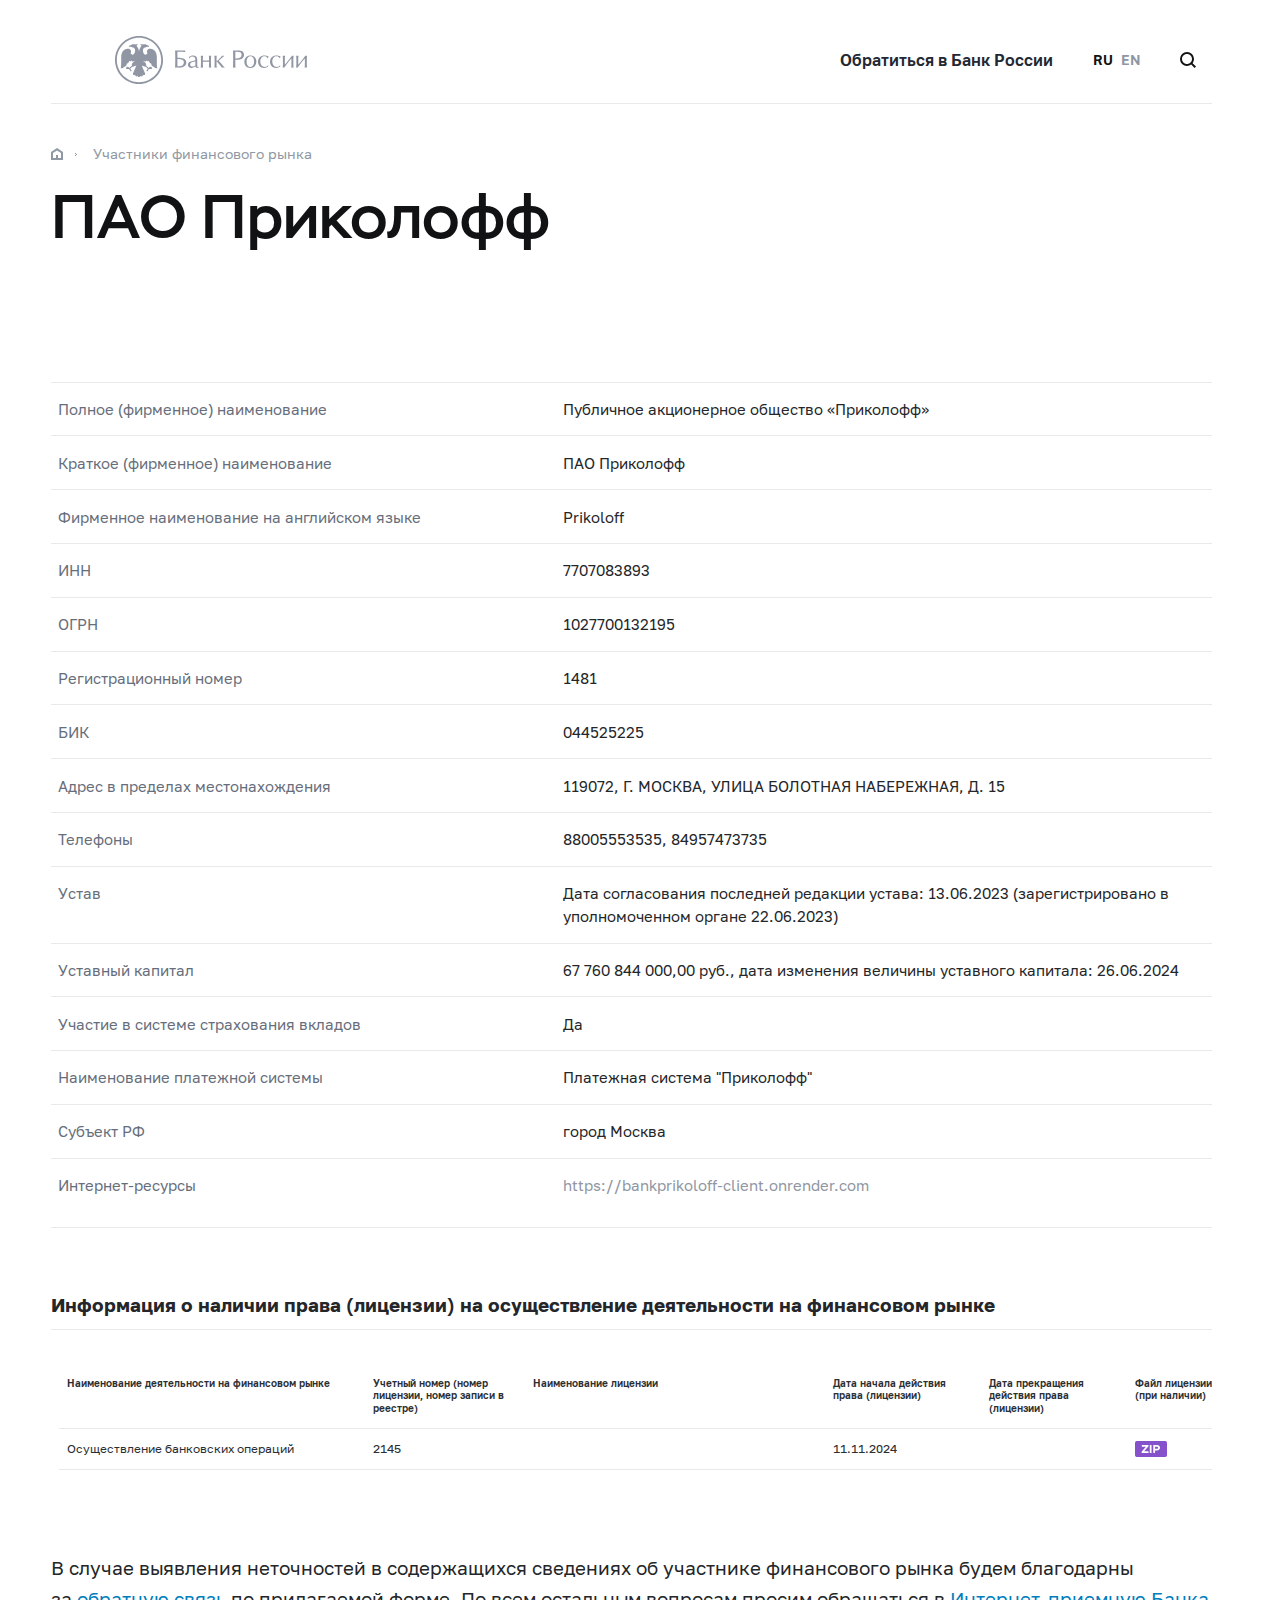
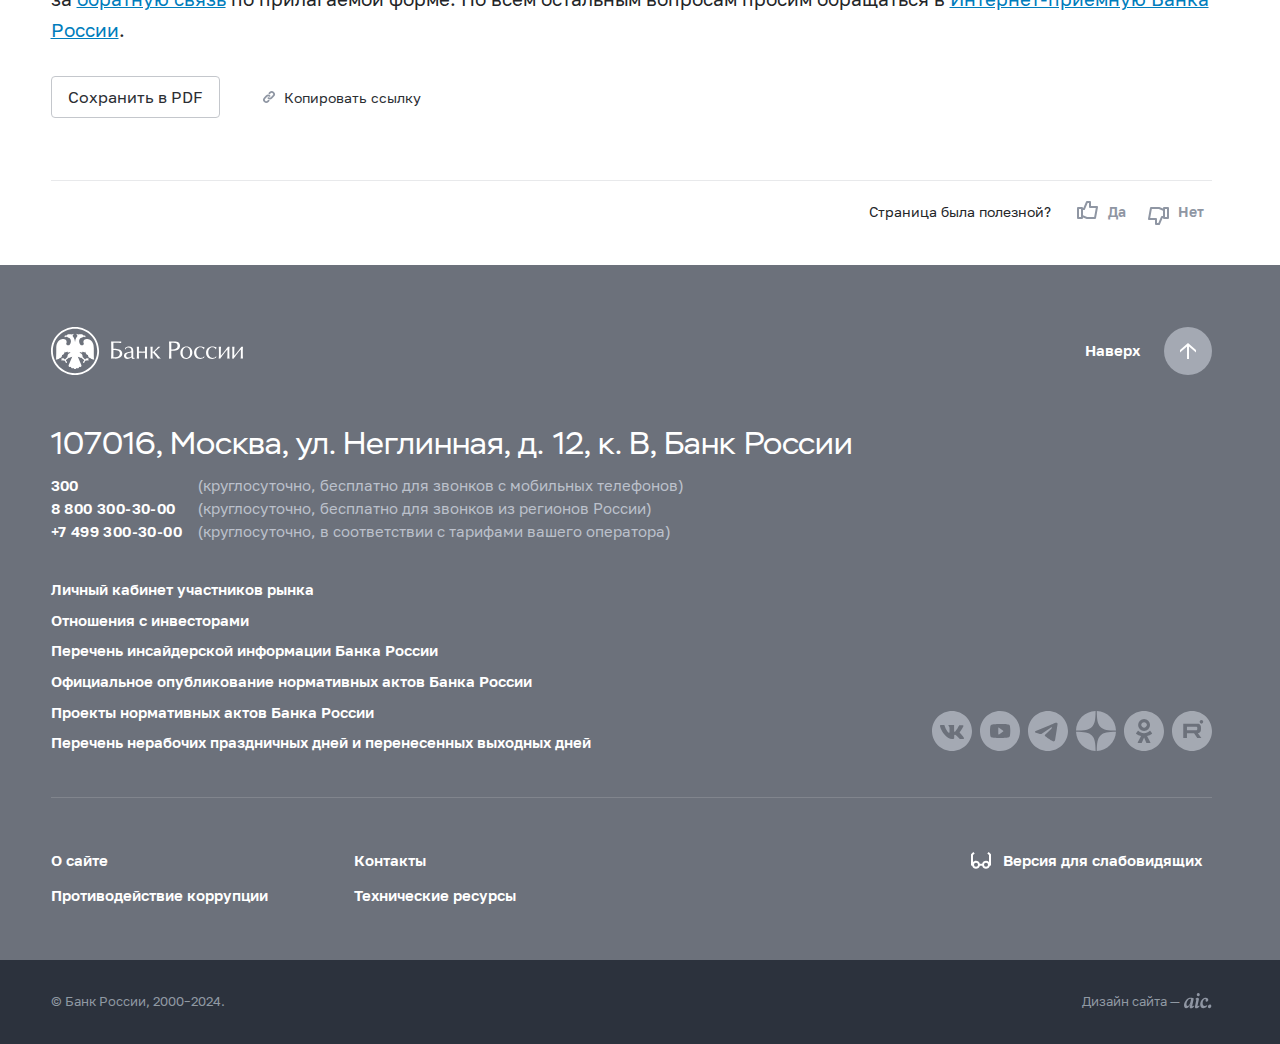
==== BlazorClient/wwwroot/cbr.html @ 14ee335a "Create cbr.html" ====
﻿<!DOCTYPE html><html style="--scrollbar-width: 17px;" data-lt-installed="true"><head>
<link rel="icon" data-savepage-href="https://www.cbr.ru/favicon.ico" href="[data-uri]">
    

<meta http-equiv="Content-Type" content="text/html; charset=UTF-8">
<meta http-equiv="X-UA-Compatible" content="IE=edge,chrome=1">
<meta name="viewport" content="width=device-width, initial-scale=1, shrink-to-fit=no">
<meta name="format-detection" content="telephone=no">
<meta name="zoom:lang" content="ru">
<title>ПАО Приколофф | Банк России</title>



    <meta property="og:image" content="/common/images/share-1.jpg">

    


            <style data-tippy-stylesheet="">.tippy-box[data-animation=fade][data-state=hidden]{opacity:0}[data-tippy-root]{max-width:calc(100vw - 10px)}.tippy-box{position:relative;background-color:#333;color:#fff;border-radius:4px;font-size:14px;line-height:1.4;white-space:normal;outline:0;transition-property:transform,visibility,opacity}.tippy-box[data-placement^=top]>.tippy-arrow{bottom:0}.tippy-box[data-placement^=top]>.tippy-arrow:before{bottom:-7px;left:0;border-width:8px 8px 0;border-top-color:initial;transform-origin:center top}.tippy-box[data-placement^=bottom]>.tippy-arrow{top:0}.tippy-box[data-placement^=bottom]>.tippy-arrow:before{top:-7px;left:0;border-width:0 8px 8px;border-bottom-color:initial;transform-origin:center bottom}.tippy-box[data-placement^=left]>.tippy-arrow{right:0}.tippy-box[data-placement^=left]>.tippy-arrow:before{border-width:8px 0 8px 8px;border-left-color:initial;right:-7px;transform-origin:center left}.tippy-box[data-placement^=right]>.tippy-arrow{left:0}.tippy-box[data-placement^=right]>.tippy-arrow:before{left:-7px;border-width:8px 8px 8px 0;border-right-color:initial;transform-origin:center right}.tippy-box[data-inertia][data-state=visible]{transition-timing-function:cubic-bezier(.54,1.5,.38,1.11)}.tippy-arrow{width:16px;height:16px;color:#333}.tippy-arrow:before{content:"";position:absolute;border-color:transparent;border-style:solid}.tippy-content{position:relative;padding:5px 9px;z-index:1}</style><style data-savepage-href="/common/libs/jquery-ui/jquery-ui.min.css?v=v478607061" type="text/css" media="all">/*! jQuery UI - v1.12.1 - 2016-09-14
* http://jqueryui.com
* Includes: core.css, accordion.css, autocomplete.css, menu.css, button.css, controlgroup.css, checkboxradio.css, datepicker.css, dialog.css, draggable.css, resizable.css, progressbar.css, selectable.css, selectmenu.css, slider.css, sortable.css, spinner.css, tabs.css, tooltip.css, theme.css
* To view and modify this theme, visit http://jqueryui.com/themeroller/?bgShadowXPos=&bgOverlayXPos=&bgErrorXPos=&bgHighlightXPos=&bgContentXPos=&bgHeaderXPos=&bgActiveXPos=&bgHoverXPos=&bgDefaultXPos=&bgShadowYPos=&bgOverlayYPos=&bgErrorYPos=&bgHighlightYPos=&bgContentYPos=&bgHeaderYPos=&bgActiveYPos=&bgHoverYPos=&bgDefaultYPos=&bgShadowRepeat=&bgOverlayRepeat=&bgErrorRepeat=&bgHighlightRepeat=&bgContentRepeat=&bgHeaderRepeat=&bgActiveRepeat=&bgHoverRepeat=&bgDefaultRepeat=&iconsHover=url(%22images%2Fui-icons_555555_256x240.png%22)&iconsHighlight=url(%22images%2Fui-icons_777620_256x240.png%22)&iconsHeader=url(%22images%2Fui-icons_444444_256x240.png%22)&iconsError=url(%22images%2Fui-icons_cc0000_256x240.png%22)&iconsDefault=url(%22images%2Fui-icons_777777_256x240.png%22)&iconsContent=url(%22images%2Fui-icons_444444_256x240.png%22)&iconsActive=url(%22images%2Fui-icons_ffffff_256x240.png%22)&bgImgUrlShadow=&bgImgUrlOverlay=&bgImgUrlHover=&bgImgUrlHighlight=&bgImgUrlHeader=&bgImgUrlError=&bgImgUrlDefault=&bgImgUrlContent=&bgImgUrlActive=&opacityFilterShadow=Alpha(Opacity%3D30)&opacityFilterOverlay=Alpha(Opacity%3D30)&opacityShadowPerc=30&opacityOverlayPerc=30&iconColorHover=%23555555&iconColorHighlight=%23777620&iconColorHeader=%23444444&iconColorError=%23cc0000&iconColorDefault=%23777777&iconColorContent=%23444444&iconColorActive=%23ffffff&bgImgOpacityShadow=0&bgImgOpacityOverlay=0&bgImgOpacityError=95&bgImgOpacityHighlight=55&bgImgOpacityContent=75&bgImgOpacityHeader=75&bgImgOpacityActive=65&bgImgOpacityHover=75&bgImgOpacityDefault=75&bgTextureShadow=flat&bgTextureOverlay=flat&bgTextureError=flat&bgTextureHighlight=flat&bgTextureContent=flat&bgTextureHeader=flat&bgTextureActive=flat&bgTextureHover=flat&bgTextureDefault=flat&cornerRadius=3px&fwDefault=normal&ffDefault=Arial%2CHelvetica%2Csans-serif&fsDefault=1em&cornerRadiusShadow=8px&thicknessShadow=5px&offsetLeftShadow=0px&offsetTopShadow=0px&opacityShadow=.3&bgColorShadow=%23666666&opacityOverlay=.3&bgColorOverlay=%23aaaaaa&fcError=%235f3f3f&borderColorError=%23f1a899&bgColorError=%23fddfdf&fcHighlight=%23777620&borderColorHighlight=%23dad55e&bgColorHighlight=%23fffa90&fcContent=%23333333&borderColorContent=%23dddddd&bgColorContent=%23ffffff&fcHeader=%23333333&borderColorHeader=%23dddddd&bgColorHeader=%23e9e9e9&fcActive=%23ffffff&borderColorActive=%23003eff&bgColorActive=%23007fff&fcHover=%232b2b2b&borderColorHover=%23cccccc&bgColorHover=%23ededed&fcDefault=%23454545&borderColorDefault=%23c5c5c5&bgColorDefault=%23f6f6f6
* Copyright jQuery Foundation and other contributors; Licensed MIT */

.ui-helper-hidden{display:none}.ui-helper-hidden-accessible{border:0;clip:rect(0 0 0 0);height:1px;margin:-1px;overflow:hidden;padding:0;position:absolute;width:1px}.ui-helper-reset{margin:0;padding:0;border:0;outline:0;line-height:1.3;text-decoration:none;font-size:100%;list-style:none}.ui-helper-clearfix:before,.ui-helper-clearfix:after{content:"";display:table;border-collapse:collapse}.ui-helper-clearfix:after{clear:both}.ui-helper-zfix{width:100%;height:100%;top:0;left:0;position:absolute;opacity:0;filter:Alpha(Opacity=0)}.ui-front{z-index:100}.ui-state-disabled{cursor:default!important;pointer-events:none}.ui-icon{display:inline-block;vertical-align:middle;margin-top:-.25em;position:relative;text-indent:-99999px;overflow:hidden;background-repeat:no-repeat}.ui-widget-icon-block{left:50%;margin-left:-8px;display:block}.ui-widget-overlay{position:fixed;top:0;left:0;width:100%;height:100%}.ui-accordion .ui-accordion-header{display:block;cursor:pointer;position:relative;margin:2px 0 0 0;padding:.5em .5em .5em .7em;font-size:100%}.ui-accordion .ui-accordion-content{padding:1em 2.2em;border-top:0;overflow:auto}.ui-autocomplete{position:absolute;top:0;left:0;cursor:default}.ui-menu{list-style:none;padding:0;margin:0;display:block;outline:0}.ui-menu .ui-menu{position:absolute}.ui-menu .ui-menu-item{margin:0;cursor:pointer;list-style-image:url("[data-uri]")}.ui-menu .ui-menu-item-wrapper{position:relative;padding:3px 1em 3px .4em}.ui-menu .ui-menu-divider{margin:5px 0;height:0;font-size:0;line-height:0;border-width:1px 0 0 0}.ui-menu .ui-state-focus,.ui-menu .ui-state-active{margin:-1px}.ui-menu-icons{position:relative}.ui-menu-icons .ui-menu-item-wrapper{padding-left:2em}.ui-menu .ui-icon{position:absolute;top:0;bottom:0;left:.2em;margin:auto 0}.ui-menu .ui-menu-icon{left:auto;right:0}.ui-button{padding:.4em 1em;display:inline-block;position:relative;line-height:normal;margin-right:.1em;cursor:pointer;vertical-align:middle;text-align:center;-webkit-user-select:none;-moz-user-select:none;-ms-user-select:none;user-select:none;overflow:visible}.ui-button,.ui-button:link,.ui-button:visited,.ui-button:hover,.ui-button:active{text-decoration:none}.ui-button-icon-only{width:2em;box-sizing:border-box;text-indent:-9999px;white-space:nowrap}input.ui-button.ui-button-icon-only{text-indent:0}.ui-button-icon-only .ui-icon{position:absolute;top:50%;left:50%;margin-top:-8px;margin-left:-8px}.ui-button.ui-icon-notext .ui-icon{padding:0;width:2.1em;height:2.1em;text-indent:-9999px;white-space:nowrap}input.ui-button.ui-icon-notext .ui-icon{width:auto;height:auto;text-indent:0;white-space:normal;padding:.4em 1em}input.ui-button::-moz-focus-inner,button.ui-button::-moz-focus-inner{border:0;padding:0}.ui-controlgroup{vertical-align:middle;display:inline-block}.ui-controlgroup > .ui-controlgroup-item{float:left;margin-left:0;margin-right:0}.ui-controlgroup > .ui-controlgroup-item:focus,.ui-controlgroup > .ui-controlgroup-item.ui-visual-focus{z-index:9999}.ui-controlgroup-vertical > .ui-controlgroup-item{display:block;float:none;width:100%;margin-top:0;margin-bottom:0;text-align:left}.ui-controlgroup-vertical .ui-controlgroup-item{box-sizing:border-box}.ui-controlgroup .ui-controlgroup-label{padding:.4em 1em}.ui-controlgroup .ui-controlgroup-label span{font-size:80%}.ui-controlgroup-horizontal .ui-controlgroup-label + .ui-controlgroup-item{border-left:none}.ui-controlgroup-vertical .ui-controlgroup-label + .ui-controlgroup-item{border-top:none}.ui-controlgroup-horizontal .ui-controlgroup-label.ui-widget-content{border-right:none}.ui-controlgroup-vertical .ui-controlgroup-label.ui-widget-content{border-bottom:none}.ui-controlgroup-vertical .ui-spinner-input{width:75%;width:calc( 100% - 2.4em )}.ui-controlgroup-vertical .ui-spinner .ui-spinner-up{border-top-style:solid}.ui-checkboxradio-label .ui-icon-background{box-shadow:inset 1px 1px 1px #ccc;border-radius:.12em;border:none}.ui-checkboxradio-radio-label .ui-icon-background{width:16px;height:16px;border-radius:1em;overflow:visible;border:none}.ui-checkboxradio-radio-label.ui-checkboxradio-checked .ui-icon,.ui-checkboxradio-radio-label.ui-checkboxradio-checked:hover .ui-icon{background-image:none;width:8px;height:8px;border-width:4px;border-style:solid}.ui-checkboxradio-disabled{pointer-events:none}.ui-datepicker{width:17em;padding:.2em .2em 0;display:none}.ui-datepicker .ui-datepicker-header{position:relative;padding:.2em 0}.ui-datepicker .ui-datepicker-prev,.ui-datepicker .ui-datepicker-next{position:absolute;top:2px;width:1.8em;height:1.8em}.ui-datepicker .ui-datepicker-prev-hover,.ui-datepicker .ui-datepicker-next-hover{top:1px}.ui-datepicker .ui-datepicker-prev{left:2px}.ui-datepicker .ui-datepicker-next{right:2px}.ui-datepicker .ui-datepicker-prev-hover{left:1px}.ui-datepicker .ui-datepicker-next-hover{right:1px}.ui-datepicker .ui-datepicker-prev span,.ui-datepicker .ui-datepicker-next span{display:block;position:absolute;left:50%;margin-left:-8px;top:50%;margin-top:-8px}.ui-datepicker .ui-datepicker-title{margin:0 2.3em;line-height:1.8em;text-align:center}.ui-datepicker .ui-datepicker-title select{font-size:1em;margin:1px 0}.ui-datepicker select.ui-datepicker-month,.ui-datepicker table{border-collapse:collapse;margin:0 0 .4em}.ui-datepicker th{padding:.7em .3em;text-align:center;font-weight:bold;border:0}.ui-datepicker td{border:0;padding:1px}.ui-datepicker td span,.ui-datepicker td a{display:block;padding:.2em;text-align:right;text-decoration:none}.ui-datepicker .ui-datepicker-buttonpane{background-image:none;margin:.7em 0 0 0;padding:0 .2em;border-left:0;border-right:0;border-bottom:0}.ui-datepicker .ui-datepicker-buttonpane button{float:right;margin:.5em .2em .4em;cursor:pointer;padding:.2em .6em .3em .6em;width:auto;overflow:visible}.ui-datepicker .ui-datepicker-buttonpane button.ui-datepicker-current{float:left}.ui-datepicker.ui-datepicker-multi{width:auto}.ui-datepicker-multi .ui-datepicker-group{float:left}.ui-datepicker-multi .ui-datepicker-group table{width:95%;margin:0 auto .4em}.ui-datepicker-multi-2 .ui-datepicker-group{width:50%}.ui-datepicker-multi-3 .ui-datepicker-group{width:33.3%}.ui-datepicker-multi-4 .ui-datepicker-group{width:25%}.ui-datepicker-multi .ui-datepicker-group-last .ui-datepicker-header,.ui-datepicker-multi .ui-datepicker-group-middle .ui-datepicker-header{border-left-width:0}.ui-datepicker-multi .ui-datepicker-buttonpane{clear:left}.ui-datepicker-row-break{clear:both;width:100%;font-size:0}.ui-datepicker-rtl{direction:rtl}.ui-datepicker-rtl .ui-datepicker-prev{right:2px;left:auto}.ui-datepicker-rtl .ui-datepicker-next{left:2px;right:auto}.ui-datepicker-rtl .ui-datepicker-prev:hover{right:1px;left:auto}.ui-datepicker-rtl .ui-datepicker-next:hover{left:1px;right:auto}.ui-datepicker-rtl .ui-datepicker-buttonpane{clear:right}.ui-datepicker-rtl .ui-datepicker-buttonpane button{float:left}.ui-datepicker-rtl .ui-datepicker-buttonpane button.ui-datepicker-current,.ui-datepicker-rtl .ui-datepicker-group{float:right}.ui-datepicker-rtl .ui-datepicker-group-last .ui-datepicker-header,.ui-datepicker-rtl .ui-datepicker-group-middle .ui-datepicker-header{border-right-width:0;border-left-width:1px}.ui-datepicker .ui-icon{display:block;text-indent:-99999px;overflow:hidden;background-repeat:no-repeat;left:.5em;top:.3em}.ui-dialog{position:absolute;top:0;left:0;padding:.2em;outline:0}.ui-dialog .ui-dialog-titlebar{padding:.4em 1em;position:relative}.ui-dialog .ui-dialog-title{float:left;margin:.1em 0;white-space:nowrap;width:90%;overflow:hidden;text-overflow:ellipsis}.ui-dialog .ui-dialog-titlebar-close{position:absolute;right:.3em;top:50%;width:20px;margin:-10px 0 0 0;padding:1px;height:20px}.ui-dialog .ui-dialog-content{position:relative;border:0;padding:.5em 1em;background:none;overflow:auto}.ui-dialog .ui-dialog-buttonpane{text-align:left;border-width:1px 0 0 0;background-image:none;margin-top:.5em;padding:.3em 1em .5em .4em}.ui-dialog .ui-dialog-buttonpane .ui-dialog-buttonset{float:right}.ui-dialog .ui-dialog-buttonpane button{margin:.5em .4em .5em 0;cursor:pointer}.ui-dialog .ui-resizable-n{height:2px;top:0}.ui-dialog .ui-resizable-e{width:2px;right:0}.ui-dialog .ui-resizable-s{height:2px;bottom:0}.ui-dialog .ui-resizable-w{width:2px;left:0}.ui-dialog .ui-resizable-se,.ui-dialog .ui-resizable-sw,.ui-dialog .ui-resizable-ne,.ui-dialog .ui-resizable-nw{width:7px;height:7px}.ui-dialog .ui-resizable-se{right:0;bottom:0}.ui-dialog .ui-resizable-sw{left:0;bottom:0}.ui-dialog .ui-resizable-ne{right:0;top:0}.ui-dialog .ui-resizable-nw{left:0;top:0}.ui-draggable .ui-dialog-titlebar{cursor:move}.ui-draggable-handle{-ms-touch-action:none;touch-action:none}.ui-resizable{position:relative}.ui-resizable-handle{position:absolute;font-size:0.1px;display:block;-ms-touch-action:none;touch-action:none}.ui-resizable-disabled .ui-resizable-handle,.ui-resizable-autohide .ui-resizable-handle{display:none}.ui-resizable-n{cursor:n-resize;height:7px;width:100%;top:-5px;left:0}.ui-resizable-s{cursor:s-resize;height:7px;width:100%;bottom:-5px;left:0}.ui-resizable-e{cursor:e-resize;width:7px;right:-5px;top:0;height:100%}.ui-resizable-w{cursor:w-resize;width:7px;left:-5px;top:0;height:100%}.ui-resizable-se{cursor:se-resize;width:12px;height:12px;right:1px;bottom:1px}.ui-resizable-sw{cursor:sw-resize;width:9px;height:9px;left:-5px;bottom:-5px}.ui-resizable-nw{cursor:nw-resize;width:9px;height:9px;left:-5px;top:-5px}.ui-resizable-ne{cursor:ne-resize;width:9px;height:9px;right:-5px;top:-5px}.ui-progressbar{height:2em;text-align:left;overflow:hidden}.ui-progressbar .ui-progressbar-value{margin:-1px;height:100%}.ui-progressbar .ui-progressbar-overlay{background:url("[data-uri]");height:100%;filter:alpha(opacity=25);opacity:0.25}.ui-progressbar-indeterminate .ui-progressbar-value{background-image:none}.ui-selectable{-ms-touch-action:none;touch-action:none}.ui-selectable-helper{position:absolute;z-index:100;border:1px dotted black}.ui-selectmenu-menu{padding:0;margin:0;position:absolute;top:0;left:0;display:none}.ui-selectmenu-menu .ui-menu{overflow:auto;overflow-x:hidden;padding-bottom:1px}.ui-selectmenu-menu .ui-menu .ui-selectmenu-optgroup{font-size:1em;font-weight:bold;line-height:1.5;padding:2px 0.4em;margin:0.5em 0 0 0;height:auto;border:0}.ui-selectmenu-open{display:block}.ui-selectmenu-text{display:block;margin-right:20px;overflow:hidden;text-overflow:ellipsis}.ui-selectmenu-button.ui-button{text-align:left;white-space:nowrap;width:14em}.ui-selectmenu-icon.ui-icon{float:right;margin-top:0}.ui-slider{position:relative;text-align:left}.ui-slider .ui-slider-handle{position:absolute;z-index:2;width:1.2em;height:1.2em;cursor:default;-ms-touch-action:none;touch-action:none}.ui-slider .ui-slider-range{position:absolute;z-index:1;font-size:.7em;display:block;border:0;background-position:0 0}.ui-slider.ui-state-disabled .ui-slider-handle,.ui-slider.ui-state-disabled .ui-slider-range{filter:inherit}.ui-slider-horizontal{height:.8em}.ui-slider-horizontal .ui-slider-handle{top:-.3em;margin-left:-.6em}.ui-slider-horizontal .ui-slider-range{top:0;height:100%}.ui-slider-horizontal .ui-slider-range-min{left:0}.ui-slider-horizontal .ui-slider-range-max{right:0}.ui-slider-vertical{width:.8em;height:100px}.ui-slider-vertical .ui-slider-handle{left:-.3em;margin-left:0;margin-bottom:-.6em}.ui-slider-vertical .ui-slider-range{left:0;width:100%}.ui-slider-vertical .ui-slider-range-min{bottom:0}.ui-slider-vertical .ui-slider-range-max{top:0}.ui-sortable-handle{-ms-touch-action:none;touch-action:none}.ui-spinner{position:relative;display:inline-block;overflow:hidden;padding:0;vertical-align:middle}.ui-spinner-input{border:none;background:none;color:inherit;padding:.222em 0;margin:.2em 0;vertical-align:middle;margin-left:.4em;margin-right:2em}.ui-spinner-button{width:1.6em;height:50%;font-size:.5em;padding:0;margin:0;text-align:center;position:absolute;cursor:default;display:block;overflow:hidden;right:0}.ui-spinner a.ui-spinner-button{border-top-style:none;border-bottom-style:none;border-right-style:none}.ui-spinner-up{top:0}.ui-spinner-down{bottom:0}.ui-tabs{position:relative;padding:.2em}.ui-tabs .ui-tabs-nav{margin:0;padding:.2em .2em 0}.ui-tabs .ui-tabs-nav li{list-style:none;float:left;position:relative;top:0;margin:1px .2em 0 0;border-bottom-width:0;padding:0;white-space:nowrap}.ui-tabs .ui-tabs-nav .ui-tabs-anchor{float:left;padding:.5em 1em;text-decoration:none}.ui-tabs .ui-tabs-nav li.ui-tabs-active{margin-bottom:-1px;padding-bottom:1px}.ui-tabs .ui-tabs-nav li.ui-tabs-active .ui-tabs-anchor,.ui-tabs .ui-tabs-nav li.ui-state-disabled .ui-tabs-anchor,.ui-tabs .ui-tabs-nav li.ui-tabs-loading .ui-tabs-anchor{cursor:text}.ui-tabs-collapsible .ui-tabs-nav li.ui-tabs-active .ui-tabs-anchor{cursor:pointer}.ui-tabs .ui-tabs-panel{display:block;border-width:0;padding:1em 1.4em;background:none}.ui-tooltip{padding:8px;position:absolute;z-index:9999;max-width:300px}body .ui-tooltip{border-width:2px}.ui-widget{font-family:Arial,Helvetica,sans-serif;font-size:1em}.ui-widget .ui-widget{font-size:1em}.ui-widget input,.ui-widget select,.ui-widget textarea,.ui-widget button{font-family:Arial,Helvetica,sans-serif;font-size:1em}.ui-widget.ui-widget-content{border:1px solid #c5c5c5}.ui-widget-content{border:1px solid #ddd;background:#fff;color:#333}.ui-widget-content a{color:#333}.ui-widget-header{border:1px solid #ddd;background:#e9e9e9;color:#333;font-weight:bold}.ui-widget-header a{color:#333}.ui-state-default,.ui-widget-content .ui-state-default,.ui-widget-header .ui-state-default,.ui-button,html .ui-button.ui-state-disabled:hover,html .ui-button.ui-state-disabled:active{border:1px solid #c5c5c5;background:#f6f6f6;font-weight:normal;color:#454545}.ui-state-default a,.ui-state-default a:link,.ui-state-default a:visited,a.ui-button,a:link.ui-button,a:visited.ui-button,.ui-button{color:#454545;text-decoration:none}.ui-state-hover,.ui-widget-content .ui-state-hover,.ui-widget-header .ui-state-hover,.ui-state-focus,.ui-widget-content .ui-state-focus,.ui-widget-header .ui-state-focus,.ui-button:hover,.ui-button:focus{border:1px solid #ccc;background:#ededed;font-weight:normal;color:#2b2b2b}.ui-state-hover a,.ui-state-hover a:hover,.ui-state-hover a:link,.ui-state-hover a:visited,.ui-state-focus a,.ui-state-focus a:hover,.ui-state-focus a:link,.ui-state-focus a:visited,a.ui-button:hover,a.ui-button:focus{color:#2b2b2b;text-decoration:none}.ui-visual-focus{box-shadow:0 0 3px 1px rgb(94,158,214)}.ui-state-active,.ui-widget-content .ui-state-active,.ui-widget-header .ui-state-active,a.ui-button:active,.ui-button:active,.ui-button.ui-state-active:hover{border:1px solid #003eff;background:#007fff;font-weight:normal;color:#fff}.ui-icon-background,.ui-state-active .ui-icon-background{border:#003eff;background-color:#fff}.ui-state-active a,.ui-state-active a:link,.ui-state-active a:visited{color:#fff;text-decoration:none}.ui-state-highlight,.ui-widget-content .ui-state-highlight,.ui-widget-header .ui-state-highlight{border:1px solid #dad55e;background:#fffa90;color:#777620}.ui-state-checked{border:1px solid #dad55e;background:#fffa90}.ui-state-highlight a,.ui-widget-content .ui-state-highlight a,.ui-widget-header .ui-state-highlight a{color:#777620}.ui-state-error,.ui-widget-content .ui-state-error,.ui-widget-header .ui-state-error{border:1px solid #f1a899;background:#fddfdf;color:#5f3f3f}.ui-state-error a,.ui-widget-content .ui-state-error a,.ui-widget-header .ui-state-error a{color:#5f3f3f}.ui-state-error-text,.ui-widget-content .ui-state-error-text,.ui-widget-header .ui-state-error-text{color:#5f3f3f}.ui-priority-primary,.ui-widget-content .ui-priority-primary,.ui-widget-header .ui-priority-primary{font-weight:bold}.ui-priority-secondary,.ui-widget-content .ui-priority-secondary,.ui-widget-header .ui-priority-secondary{opacity:.7;filter:Alpha(Opacity=70);font-weight:normal}.ui-state-disabled,.ui-widget-content .ui-state-disabled,.ui-widget-header .ui-state-disabled{opacity:.35;filter:Alpha(Opacity=35);background-image:none}.ui-state-disabled .ui-icon{filter:Alpha(Opacity=35)}.ui-icon{width:16px;height:16px}.ui-icon,.ui-widget-content .ui-icon{background-image:/*savepage-url=images/ui-icons_444444_256x240.png*/url()}.ui-widget-header .ui-icon{background-image:/*savepage-url=images/ui-icons_444444_256x240.png*/url()}.ui-state-hover .ui-icon,.ui-state-focus .ui-icon,.ui-button:hover .ui-icon,.ui-button:focus .ui-icon{background-image:/*savepage-url=images/ui-icons_555555_256x240.png*/url()}.ui-state-active .ui-icon,.ui-button:active .ui-icon{background-image:/*savepage-url=images/ui-icons_ffffff_256x240.png*/url()}.ui-state-highlight .ui-icon,.ui-button .ui-state-highlight.ui-icon{background-image:/*savepage-url=images/ui-icons_777620_256x240.png*/url()}.ui-state-error .ui-icon,.ui-state-error-text .ui-icon{background-image:/*savepage-url=images/ui-icons_cc0000_256x240.png*/url()}.ui-button .ui-icon{background-image:/*savepage-url=images/ui-icons_777777_256x240.png*/url()}.ui-icon-blank{background-position:16px 16px}.ui-icon-caret-1-n{background-position:0 0}.ui-icon-caret-1-ne{background-position:-16px 0}.ui-icon-caret-1-e{background-position:-32px 0}.ui-icon-caret-1-se{background-position:-48px 0}.ui-icon-caret-1-s{background-position:-65px 0}.ui-icon-caret-1-sw{background-position:-80px 0}.ui-icon-caret-1-w{background-position:-96px 0}.ui-icon-caret-1-nw{background-position:-112px 0}.ui-icon-caret-2-n-s{background-position:-128px 0}.ui-icon-caret-2-e-w{background-position:-144px 0}.ui-icon-triangle-1-n{background-position:0 -16px}.ui-icon-triangle-1-ne{background-position:-16px -16px}.ui-icon-triangle-1-e{background-position:-32px -16px}.ui-icon-triangle-1-se{background-position:-48px -16px}.ui-icon-triangle-1-s{background-position:-65px -16px}.ui-icon-triangle-1-sw{background-position:-80px -16px}.ui-icon-triangle-1-w{background-position:-96px -16px}.ui-icon-triangle-1-nw{background-position:-112px -16px}.ui-icon-triangle-2-n-s{background-position:-128px -16px}.ui-icon-triangle-2-e-w{background-position:-144px -16px}.ui-icon-arrow-1-n{background-position:0 -32px}.ui-icon-arrow-1-ne{background-position:-16px -32px}.ui-icon-arrow-1-e{background-position:-32px -32px}.ui-icon-arrow-1-se{background-position:-48px -32px}.ui-icon-arrow-1-s{background-position:-65px -32px}.ui-icon-arrow-1-sw{background-position:-80px -32px}.ui-icon-arrow-1-w{background-position:-96px -32px}.ui-icon-arrow-1-nw{background-position:-112px -32px}.ui-icon-arrow-2-n-s{background-position:-128px -32px}.ui-icon-arrow-2-ne-sw{background-position:-144px -32px}.ui-icon-arrow-2-e-w{background-position:-160px -32px}.ui-icon-arrow-2-se-nw{background-position:-176px -32px}.ui-icon-arrowstop-1-n{background-position:-192px -32px}.ui-icon-arrowstop-1-e{background-position:-208px -32px}.ui-icon-arrowstop-1-s{background-position:-224px -32px}.ui-icon-arrowstop-1-w{background-position:-240px -32px}.ui-icon-arrowthick-1-n{background-position:1px -48px}.ui-icon-arrowthick-1-ne{background-position:-16px -48px}.ui-icon-arrowthick-1-e{background-position:-32px -48px}.ui-icon-arrowthick-1-se{background-position:-48px -48px}.ui-icon-arrowthick-1-s{background-position:-64px -48px}.ui-icon-arrowthick-1-sw{background-position:-80px -48px}.ui-icon-arrowthick-1-w{background-position:-96px -48px}.ui-icon-arrowthick-1-nw{background-position:-112px -48px}.ui-icon-arrowthick-2-n-s{background-position:-128px -48px}.ui-icon-arrowthick-2-ne-sw{background-position:-144px -48px}.ui-icon-arrowthick-2-e-w{background-position:-160px -48px}.ui-icon-arrowthick-2-se-nw{background-position:-176px -48px}.ui-icon-arrowthickstop-1-n{background-position:-192px -48px}.ui-icon-arrowthickstop-1-e{background-position:-208px -48px}.ui-icon-arrowthickstop-1-s{background-position:-224px -48px}.ui-icon-arrowthickstop-1-w{background-position:-240px -48px}.ui-icon-arrowreturnthick-1-w{background-position:0 -64px}.ui-icon-arrowreturnthick-1-n{background-position:-16px -64px}.ui-icon-arrowreturnthick-1-e{background-position:-32px -64px}.ui-icon-arrowreturnthick-1-s{background-position:-48px -64px}.ui-icon-arrowreturn-1-w{background-position:-64px -64px}.ui-icon-arrowreturn-1-n{background-position:-80px -64px}.ui-icon-arrowreturn-1-e{background-position:-96px -64px}.ui-icon-arrowreturn-1-s{background-position:-112px -64px}.ui-icon-arrowrefresh-1-w{background-position:-128px -64px}.ui-icon-arrowrefresh-1-n{background-position:-144px -64px}.ui-icon-arrowrefresh-1-e{background-position:-160px -64px}.ui-icon-arrowrefresh-1-s{background-position:-176px -64px}.ui-icon-arrow-4{background-position:0 -80px}.ui-icon-arrow-4-diag{background-position:-16px -80px}.ui-icon-extlink{background-position:-32px -80px}.ui-icon-newwin{background-position:-48px -80px}.ui-icon-refresh{background-position:-64px -80px}.ui-icon-shuffle{background-position:-80px -80px}.ui-icon-transfer-e-w{background-position:-96px -80px}.ui-icon-transferthick-e-w{background-position:-112px -80px}.ui-icon-folder-collapsed{background-position:0 -96px}.ui-icon-folder-open{background-position:-16px -96px}.ui-icon-document{background-position:-32px -96px}.ui-icon-document-b{background-position:-48px -96px}.ui-icon-note{background-position:-64px -96px}.ui-icon-mail-closed{background-position:-80px -96px}.ui-icon-mail-open{background-position:-96px -96px}.ui-icon-suitcase{background-position:-112px -96px}.ui-icon-comment{background-position:-128px -96px}.ui-icon-person{background-position:-144px -96px}.ui-icon-print{background-position:-160px -96px}.ui-icon-trash{background-position:-176px -96px}.ui-icon-locked{background-position:-192px -96px}.ui-icon-unlocked{background-position:-208px -96px}.ui-icon-bookmark{background-position:-224px -96px}.ui-icon-tag{background-position:-240px -96px}.ui-icon-home{background-position:0 -112px}.ui-icon-flag{background-position:-16px -112px}.ui-icon-calendar{background-position:-32px -112px}.ui-icon-cart{background-position:-48px -112px}.ui-icon-pencil{background-position:-64px -112px}.ui-icon-clock{background-position:-80px -112px}.ui-icon-disk{background-position:-96px -112px}.ui-icon-calculator{background-position:-112px -112px}.ui-icon-zoomin{background-position:-128px -112px}.ui-icon-zoomout{background-position:-144px -112px}.ui-icon-search{background-position:-160px -112px}.ui-icon-wrench{background-position:-176px -112px}.ui-icon-gear{background-position:-192px -112px}.ui-icon-heart{background-position:-208px -112px}.ui-icon-star{background-position:-224px -112px}.ui-icon-link{background-position:-240px -112px}.ui-icon-cancel{background-position:0 -128px}.ui-icon-plus{background-position:-16px -128px}.ui-icon-plusthick{background-position:-32px -128px}.ui-icon-minus{background-position:-48px -128px}.ui-icon-minusthick{background-position:-64px -128px}.ui-icon-close{background-position:-80px -128px}.ui-icon-closethick{background-position:-96px -128px}.ui-icon-key{background-position:-112px -128px}.ui-icon-lightbulb{background-position:-128px -128px}.ui-icon-scissors{background-position:-144px -128px}.ui-icon-clipboard{background-position:-160px -128px}.ui-icon-copy{background-position:-176px -128px}.ui-icon-contact{background-position:-192px -128px}.ui-icon-image{background-position:-208px -128px}.ui-icon-video{background-position:-224px -128px}.ui-icon-script{background-position:-240px -128px}.ui-icon-alert{background-position:0 -144px}.ui-icon-info{background-position:-16px -144px}.ui-icon-notice{background-position:-32px -144px}.ui-icon-help{background-position:-48px -144px}.ui-icon-check{background-position:-64px -144px}.ui-icon-bullet{background-position:-80px -144px}.ui-icon-radio-on{background-position:-96px -144px}.ui-icon-radio-off{background-position:-112px -144px}.ui-icon-pin-w{background-position:-128px -144px}.ui-icon-pin-s{background-position:-144px -144px}.ui-icon-play{background-position:0 -160px}.ui-icon-pause{background-position:-16px -160px}.ui-icon-seek-next{background-position:-32px -160px}.ui-icon-seek-prev{background-position:-48px -160px}.ui-icon-seek-end{background-position:-64px -160px}.ui-icon-seek-start{background-position:-80px -160px}.ui-icon-seek-first{background-position:-80px -160px}.ui-icon-stop{background-position:-96px -160px}.ui-icon-eject{background-position:-112px -160px}.ui-icon-volume-off{background-position:-128px -160px}.ui-icon-volume-on{background-position:-144px -160px}.ui-icon-power{background-position:0 -176px}.ui-icon-signal-diag{background-position:-16px -176px}.ui-icon-signal{background-position:-32px -176px}.ui-icon-battery-0{background-position:-48px -176px}.ui-icon-battery-1{background-position:-64px -176px}.ui-icon-battery-2{background-position:-80px -176px}.ui-icon-battery-3{background-position:-96px -176px}.ui-icon-circle-plus{background-position:0 -192px}.ui-icon-circle-minus{background-position:-16px -192px}.ui-icon-circle-close{background-position:-32px -192px}.ui-icon-circle-triangle-e{background-position:-48px -192px}.ui-icon-circle-triangle-s{background-position:-64px -192px}.ui-icon-circle-triangle-w{background-position:-80px -192px}.ui-icon-circle-triangle-n{background-position:-96px -192px}.ui-icon-circle-arrow-e{background-position:-112px -192px}.ui-icon-circle-arrow-s{background-position:-128px -192px}.ui-icon-circle-arrow-w{background-position:-144px -192px}.ui-icon-circle-arrow-n{background-position:-160px -192px}.ui-icon-circle-zoomin{background-position:-176px -192px}.ui-icon-circle-zoomout{background-position:-192px -192px}.ui-icon-circle-check{background-position:-208px -192px}.ui-icon-circlesmall-plus{background-position:0 -208px}.ui-icon-circlesmall-minus{background-position:-16px -208px}.ui-icon-circlesmall-close{background-position:-32px -208px}.ui-icon-squaresmall-plus{background-position:-48px -208px}.ui-icon-squaresmall-minus{background-position:-64px -208px}.ui-icon-squaresmall-close{background-position:-80px -208px}.ui-icon-grip-dotted-vertical{background-position:0 -224px}.ui-icon-grip-dotted-horizontal{background-position:-16px -224px}.ui-icon-grip-solid-vertical{background-position:-32px -224px}.ui-icon-grip-solid-horizontal{background-position:-48px -224px}.ui-icon-gripsmall-diagonal-se{background-position:-64px -224px}.ui-icon-grip-diagonal-se{background-position:-80px -224px}.ui-corner-all,.ui-corner-top,.ui-corner-left,.ui-corner-tl{border-top-left-radius:3px}.ui-corner-all,.ui-corner-top,.ui-corner-right,.ui-corner-tr{border-top-right-radius:3px}.ui-corner-all,.ui-corner-bottom,.ui-corner-left,.ui-corner-bl{border-bottom-left-radius:3px}.ui-corner-all,.ui-corner-bottom,.ui-corner-right,.ui-corner-br{border-bottom-right-radius:3px}.ui-widget-overlay{background:#aaa;opacity:.003;filter:Alpha(Opacity=.3)}.ui-widget-shadow{-webkit-box-shadow:0 0 5px #666;box-shadow:0 0 5px #666}
</style>

            <!--[if IE 9]><link rel="stylesheet" type="text/css" href="/common/style/main-ie9.css?v=v3924146190" media="all"><![endif]-->

            <!--[if gt IE 9]><!--><style data-savepage-href="/common/style/main.min.css?v=v3493716750" type="text/css" media="all">@charset "UTF-8";@-webkit-keyframes loader-ie{0%{-webkit-transform:rotate(0);transform:rotate(0)}to{-webkit-transform:rotate(1turn);transform:rotate(1turn)}}@keyframes loader-ie{0%{-webkit-transform:rotate(0);transform:rotate(0)}to{-webkit-transform:rotate(1turn);transform:rotate(1turn)}}@font-face{font-family:Stem;src:/*savepage-url=../fonts/CB_Stem-ExtraLight.eot*/url();src:/*savepage-url=../fonts/CB_Stem-ExtraLight.eot?#iefix*/url() format("embedded-opentype"),/*savepage-url=../fonts/CB_Stem-ExtraLight.ttf*/url() format("truetype"),/*savepage-url=../fonts/CB_Stem-ExtraLight.woff2*/url() format("woff2"),/*savepage-url=../fonts/CB_Stem-ExtraLight.woff*/url() format("woff"),/*savepage-url=../fonts/CB_Stem-ExtraLight.svg#CB_Stem-ExtraLight*/url() format("svg");font-weight:200;font-style:normal}@font-face{font-family:Stem;src:/*savepage-url=../fonts/CB_Stem-Light.eot*/url();src:/*savepage-url=../fonts/CB_Stem-Light.eot?#iefix*/url() format("embedded-opentype"),/*savepage-url=../fonts/CB_Stem-Light.ttf*/url() format("truetype"),/*savepage-url=../fonts/CB_Stem-Light.woff2*/url() format("woff2"),/*savepage-url=../fonts/CB_Stem-Light.woff*/url() format("woff"),/*savepage-url=../fonts/CB_Stem-Light.svg#CB_Stem-Light*/url() format("svg");font-weight:300;font-style:normal}@font-face{font-family:Stem;src:/*savepage-url=../fonts/CB_Stem-Italic.eot*/url();src:/*savepage-url=../fonts/CB_Stem-Italic.eot?#iefix*/url() format("embedded-opentype"),/*savepage-url=../fonts/CB_Stem-Italic.ttf*/url() format("truetype"),/*savepage-url=../fonts/CB_Stem-Italic.woff2*/url() format("woff2"),/*savepage-url=../fonts/CB_Stem-Italic.woff*/url() format("woff"),/*savepage-url=../fonts/CB_Stem-Italic.svg#CB_Stem-Italic*/url() format("svg");font-weight:400;font-style:italic}@font-face{font-family:Stem;src:/*savepage-url=../fonts/CB_Stem-Regular.eot*/url();src:/*savepage-url=../fonts/CB_Stem-Regular.eot?#iefix*/url() format("embedded-opentype"),/*savepage-url=../fonts/CB_Stem-Regular.ttf*/url([data-uri]) format("truetype"),/*savepage-url=../fonts/CB_Stem-Regular.woff2*/url() format("woff2"),/*savepage-url=../fonts/CB_Stem-Regular.woff*/url([data-uri]) format("woff"),/*savepage-url=../fonts/CB_Stem-Regular.svg#CB_Stem-Regular*/url() format("svg");font-weight:400;font-style:normal}@font-face{font-family:Stem;src:/*savepage-url=../fonts/CB_Stem-Medium.eot*/url();src:/*savepage-url=../fonts/CB_Stem-Medium.eot?#iefix*/url() format("embedded-opentype"),/*savepage-url=../fonts/CB_Stem-Medium.ttf*/url([data-uri]) format("truetype"),/*savepage-url=../fonts/CB_Stem-Medium.woff2*/url() format("woff2"),/*savepage-url=../fonts/CB_Stem-Medium.woff*/url([data-uri]) format("woff"),/*savepage-url=../fonts/CB_Stem-Medium.svg#CB_Stem-Medium*/url() format("svg");font-weight:500;font-style:normal}@font-face{font-family:Stem;src:/*savepage-url=../fonts/CB_Stem-Medium.eot*/url();src:/*savepage-url=../fonts/CB_Stem-Medium.eot?#iefix*/url() format("embedded-opentype"),/*savepage-url=../fonts/CB_Stem-Medium.ttf*/url([data-uri]) format("truetype"),/*savepage-url=../fonts/CB_Stem-Medium.woff2*/url() format("woff2"),/*savepage-url=../fonts/CB_Stem-Medium.woff*/url([data-uri]) format("woff"),/*savepage-url=../fonts/CB_Stem-Medium.svg#CB_Stem-Medium*/url() format("svg");font-weight:700;font-style:normal}@font-face{font-family:PT_Russia-Text;src:/*savepage-url=../fonts/PT_Russia-Text.eot*/url();src:/*savepage-url=../fonts/PT_Russia-Text.eot?#iefix*/url() format("embedded-opentype"),/*savepage-url=../fonts/PT_Russia-Text.woff2*/url([data-uri]) format("woff2");font-weight:400;font-style:normal}@font-face{font-family:PT_RussiaText;src:/*savepage-url=../fonts/PT_RussiaText.svg#PT_RussiaText*/url() format("svg"),/*savepage-url=../fonts/PT_RussiaText.ttf*/url([data-uri]) format("truetype"),/*savepage-url=../fonts/PT_RussiaText.woff*/url([data-uri]) format("woff");font-weight:400;font-style:normal}@font-face{font-family:PTRussiaText-Black;src:/*savepage-url=../fonts/PTRussiaText-Black.svg#PTRussiaText-Black*/url() format("svg"),/*savepage-url=../fonts/PTRussiaText-Black.ttf*/url() format("truetype"),/*savepage-url=../fonts/PTRussiaText-Black.woff*/url() format("woff");font-weight:400;font-style:normal}@font-face{font-family:PT_Russia-Text-Black;src:/*savepage-url=../fonts/PT_Russia-Text-Black.eot*/url();src:/*savepage-url=../fonts/PT_Russia-Text-Black.eot?#iefix*/url() format("embedded-opentype"),/*savepage-url=../fonts/PT_Russia-Text-Black.woff2*/url() format("woff2");font-weight:400;font-style:normal}@font-face{font-family:PT_Russia-Text;src:/*savepage-url=../fonts/PTRussiaText-Medium.svg#PTRussiaText-Medium*/url() format("svg"),/*savepage-url=../fonts/PTRussiaText-Medium.ttf*/url([data-uri]) format("truetype"),/*savepage-url=../fonts/PTRussiaText-Medium.woff*/url([data-uri]) format("woff");font-weight:500;font-style:normal}@font-face{font-family:PT_Russia-Text;src:/*savepage-url=../fonts/PT_Russia-Text-Medium.eot*/url();src:/*savepage-url=../fonts/PT_Russia-Text-Medium.eot?#iefix*/url() format("embedded-opentype"),/*savepage-url=../fonts/PT_Russia-Text-Medium.woff2*/url([data-uri]) format("woff2");font-weight:500;font-style:normal}@font-face{font-family:PT_Russia-Text;src:/*savepage-url=../fonts/PTRussiaText-Bold.svg#PTRussiaText-Medium*/url() format("svg"),/*savepage-url=../fonts/PTRussiaText-Bold.ttf*/url([data-uri]) format("truetype"),/*savepage-url=../fonts/PTRussiaText-Bold.woff*/url([data-uri]) format("woff");font-weight:700;font-style:normal}@font-face{font-family:PT_Russia-Text;src:/*savepage-url=../fonts/PT_Russia-Text-Bold.eot*/url();src:/*savepage-url=../fonts/PT_Russia-Text-Bold.eot?#iefix*/url() format("embedded-opentype"),/*savepage-url=../fonts/PT_Russia-Text-Bold.woff2*/url([data-uri]) format("woff2");font-weight:700;font-style:normal}@font-face{font-family:PT_Russia-Text;src:/*savepage-url=../fonts/PT%20Root%20UI_Bold.eot*/url();src:/*savepage-url=../fonts/PT%20Root%20UI_Bold.eot?#iefix*/url() format("embedded-opentype"),/*savepage-url=../fonts/PT%20Root%20UI_Bold.woff2*/url([data-uri]) format("woff2"),/*savepage-url=../fonts/PT%20Root%20UI_Bold.woff*/url([data-uri]) format("woff"),/*savepage-url=../fonts/PT%20Root%20UI_Bold.ttf*/url() format("truetype");font-weight:500;font-style:normal;unicode-range:u+0023,u+0024,u+0026,u+0028,u+0029,u+003d,u+005b,u+005d,u+007b,u+007d}@font-face{font-family:PT_Russia-Text;src:/*savepage-url=../fonts/PT%20Root%20UI_Bold.eot*/url();src:/*savepage-url=../fonts/PT%20Root%20UI_Bold.eot?#iefix*/url() format("embedded-opentype"),/*savepage-url=../fonts/PT%20Root%20UI_Bold.woff2*/url([data-uri]) format("woff2"),/*savepage-url=../fonts/PT%20Root%20UI_Bold.woff*/url([data-uri]) format("woff"),/*savepage-url=../fonts/PT%20Root%20UI_Bold.ttf*/url() format("truetype");font-weight:700;font-style:normal;unicode-range:u+0023,u+0024,u+0026,u+0028,u+0029,u+003d,u+005b,u+005d,u+007b,u+007d}@font-face{font-family:PTRootUI;src:/*savepage-url=../fonts/PT%20Root%20UI_Bold.eot*/url();src:/*savepage-url=../fonts/PT%20Root%20UI_Bold.eot?#iefix*/url() format("embedded-opentype"),/*savepage-url=../fonts/PT%20Root%20UI_Bold.woff2*/url([data-uri]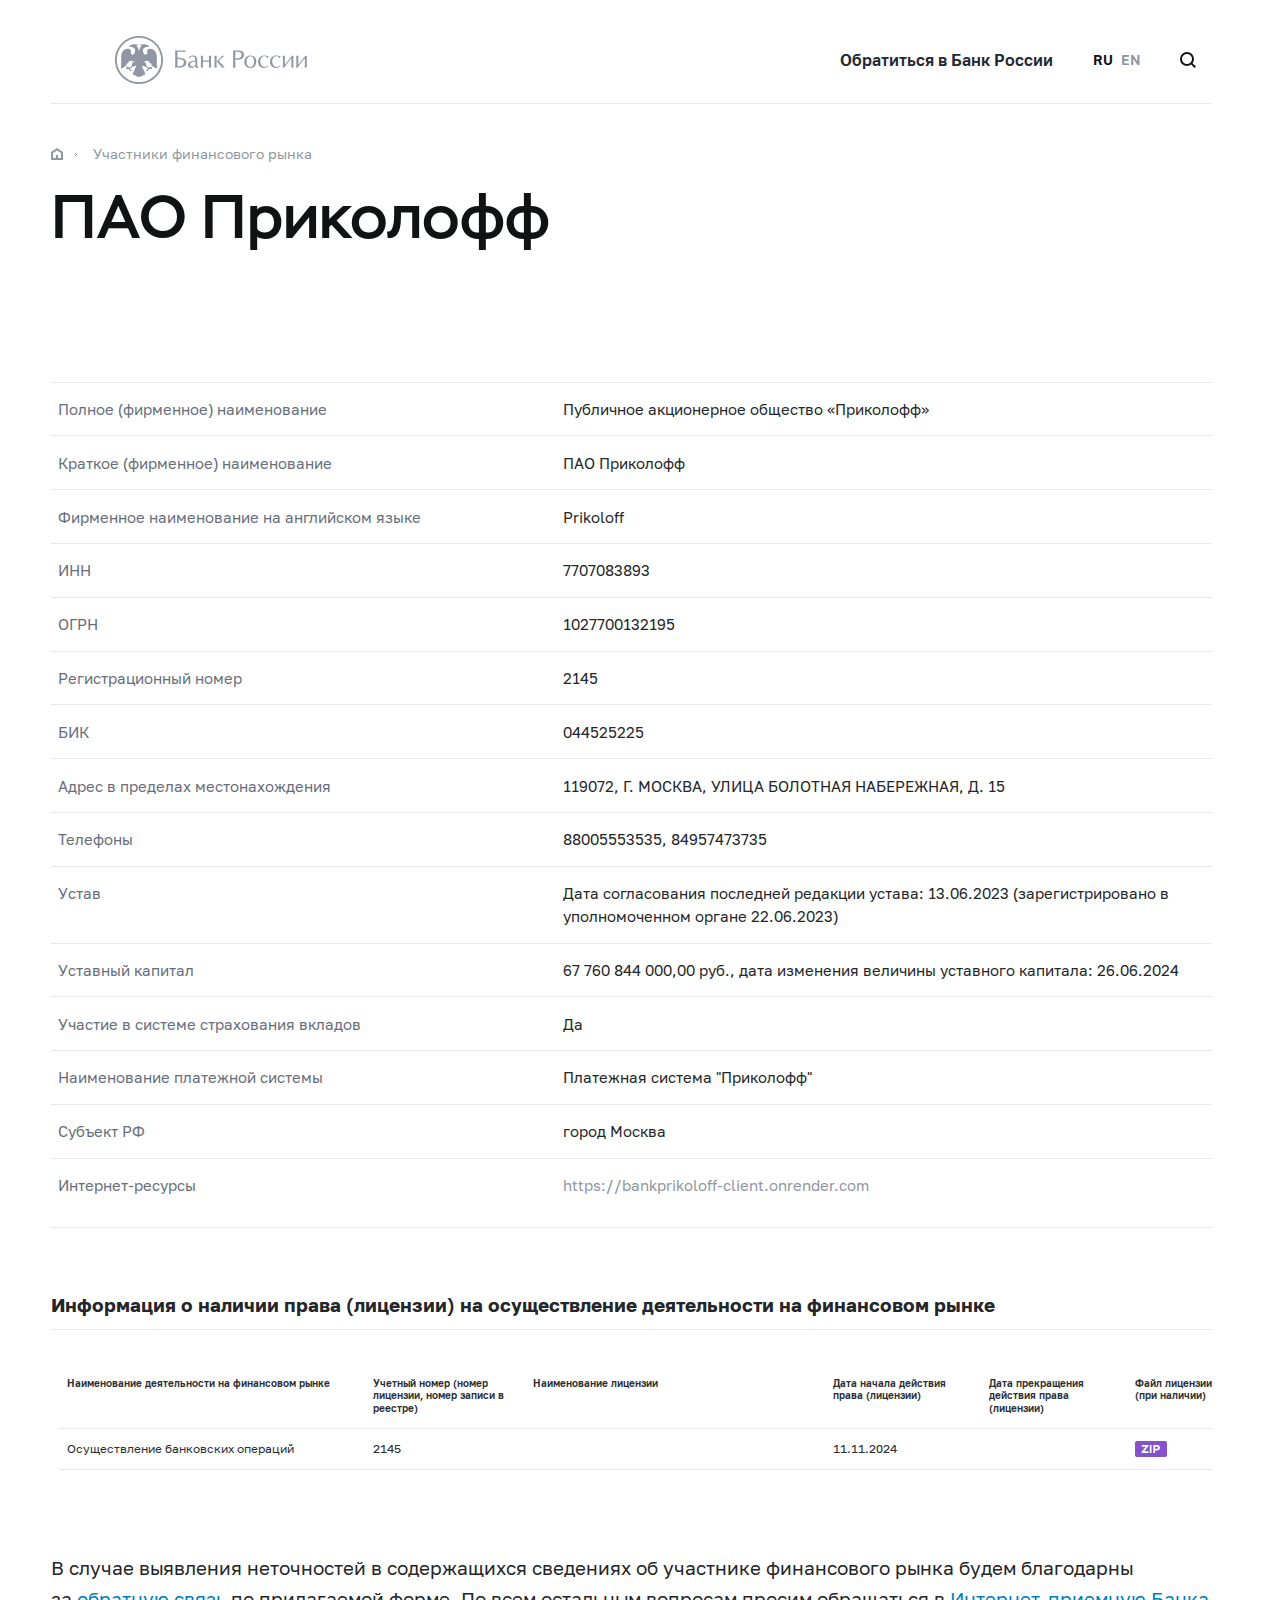
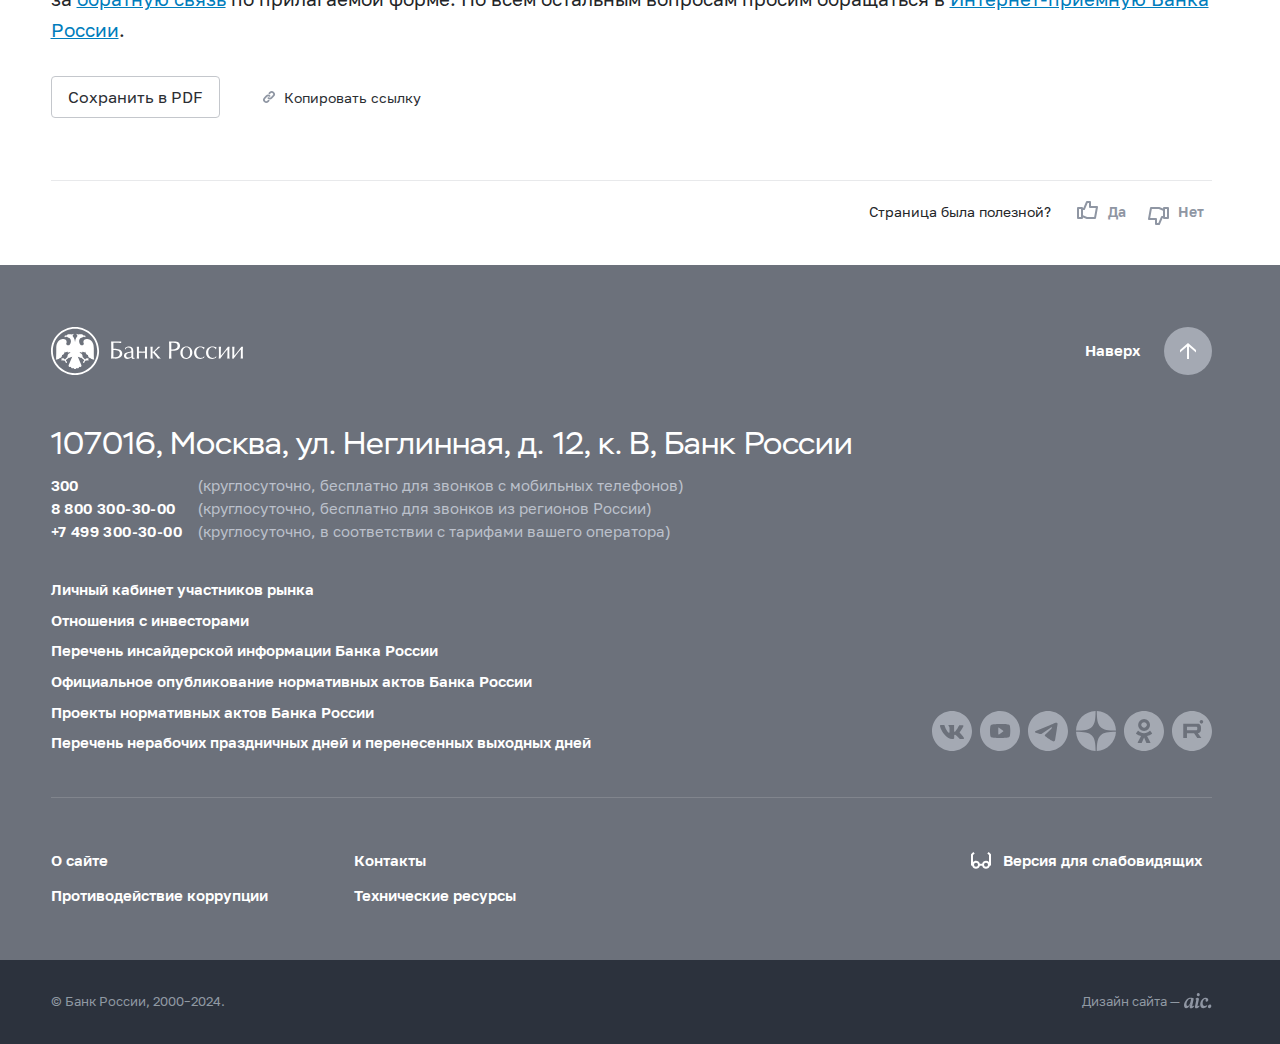
